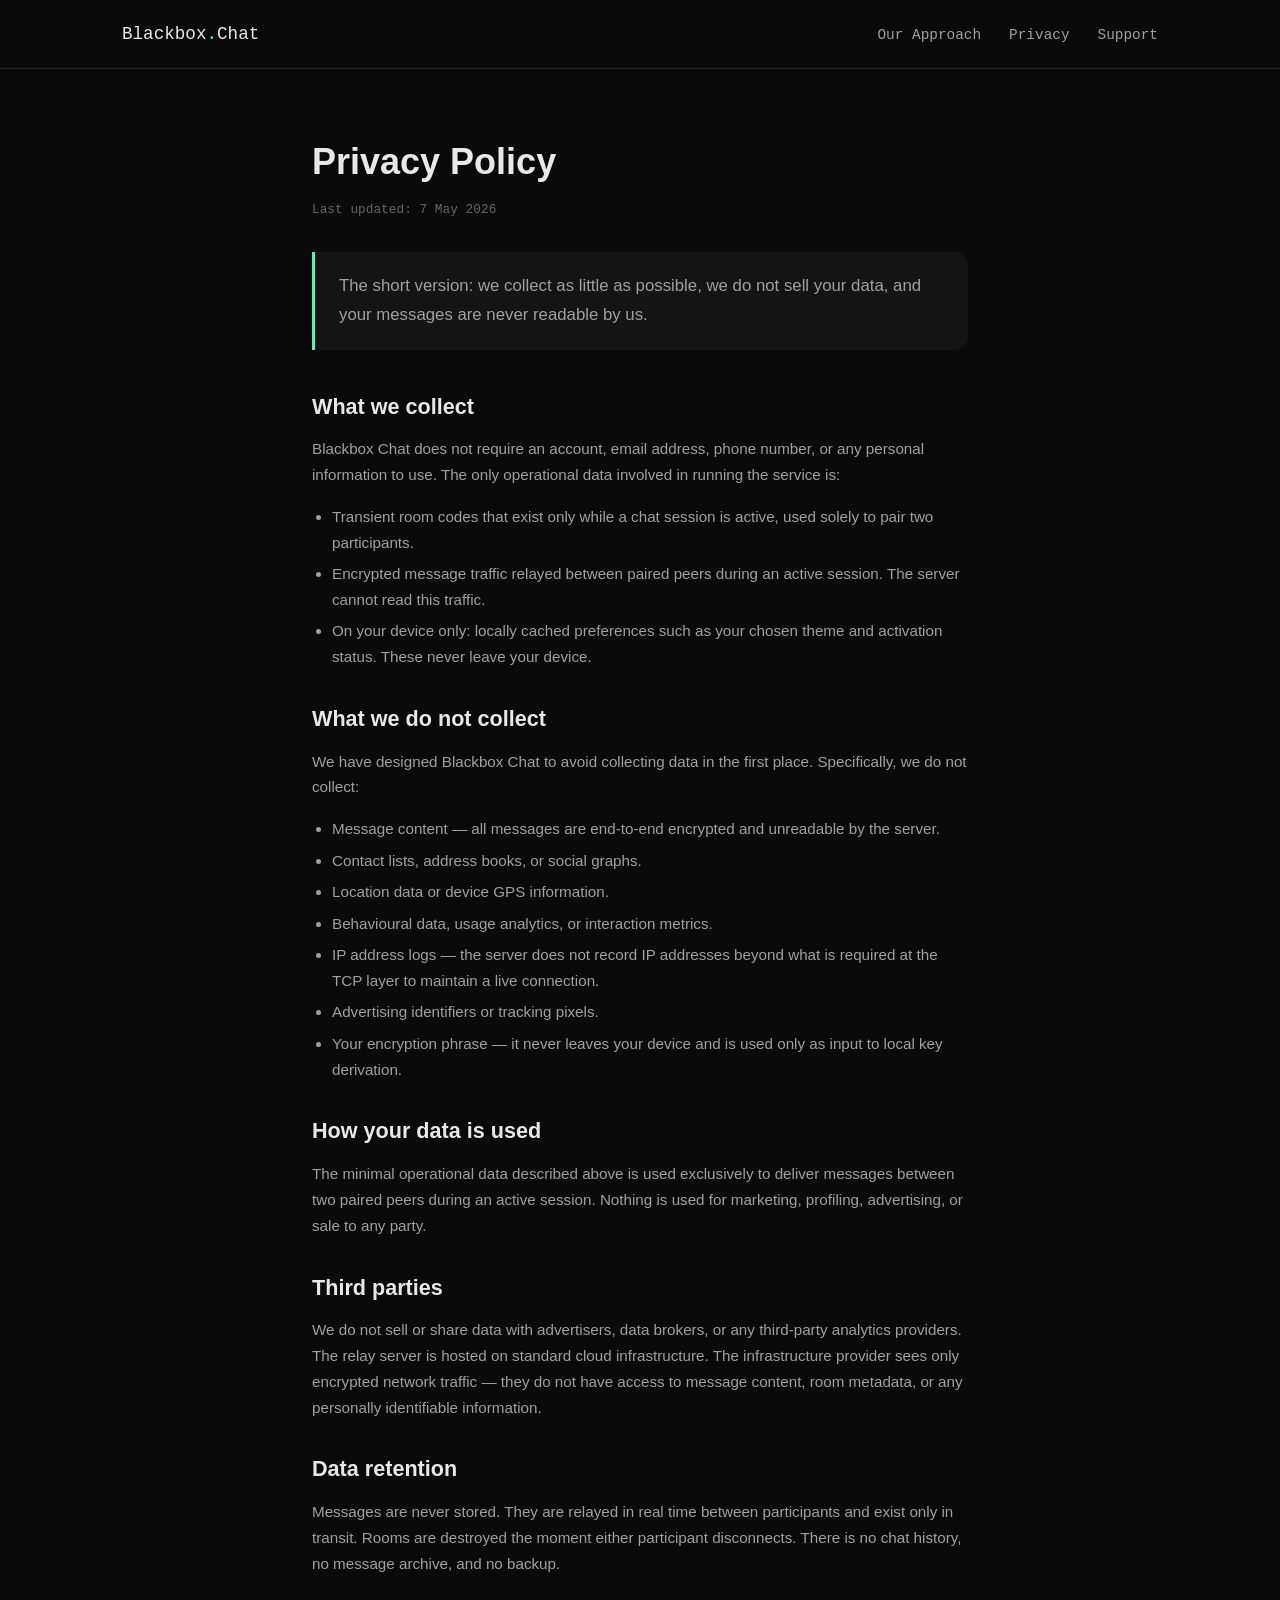
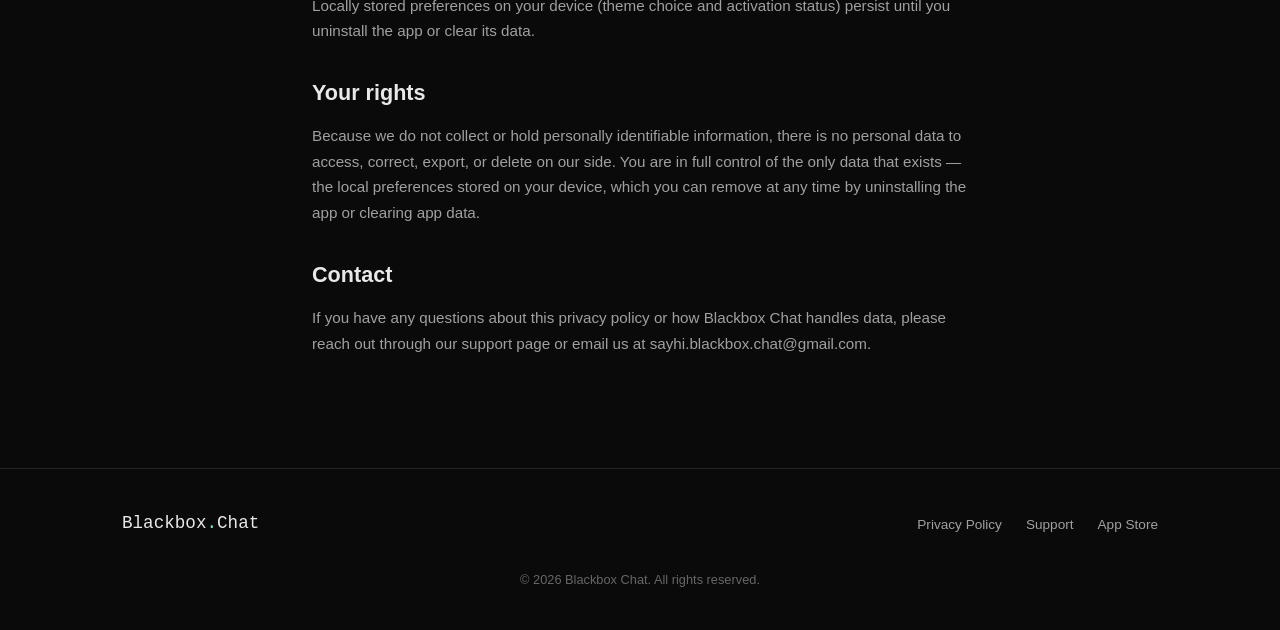
==== privacy.html @ 41d5ee9b "feat: initial landing site for blackbox chat" ====
<!DOCTYPE html>
<html lang="en">
<head>
  <meta charset="UTF-8">
  <meta name="viewport" content="width=device-width, initial-scale=1.0">
  <title>Privacy Policy — Blackbox Chat</title>
  <link rel="stylesheet" href="assets/styles.css">
</head>
<body>

  <!-- Nav -->
  <nav class="nav">
    <div class="nav-inner">
      <a href="index.html" class="logo">Blackbox<span class="dot">.</span>Chat</a>
      <ul class="nav-links">
        <li><a href="index.html#approach">Our Approach</a></li>
        <li><a href="privacy.html">Privacy</a></li>
        <li><a href="support.html">Support</a></li>
      </ul>
    </div>
  </nav>

  <!-- Page body -->
  <div class="page">
    <h1>Privacy Policy</h1>
    <p class="updated">Last updated: 7 May 2026</p>

    <div class="highlight">The short version: we collect as little as possible, we do not sell your data, and your messages are never readable by us.</div>

    <h2>What we collect</h2>
    <p>Blackbox Chat does not require an account, email address, phone number, or any personal information to use. The only operational data involved in running the service is:</p>
    <ul>
      <li>Transient room codes that exist only while a chat session is active, used solely to pair two participants.</li>
      <li>Encrypted message traffic relayed between paired peers during an active session. The server cannot read this traffic.</li>
      <li>On your device only: locally cached preferences such as your chosen theme and activation status. These never leave your device.</li>
    </ul>

    <h2>What we do not collect</h2>
    <p>We have designed Blackbox Chat to avoid collecting data in the first place. Specifically, we do not collect:</p>
    <ul>
      <li>Message content — all messages are end-to-end encrypted and unreadable by the server.</li>
      <li>Contact lists, address books, or social graphs.</li>
      <li>Location data or device GPS information.</li>
      <li>Behavioural data, usage analytics, or interaction metrics.</li>
      <li>IP address logs — the server does not record IP addresses beyond what is required at the TCP layer to maintain a live connection.</li>
      <li>Advertising identifiers or tracking pixels.</li>
      <li>Your encryption phrase — it never leaves your device and is used only as input to local key derivation.</li>
    </ul>

    <h2>How your data is used</h2>
    <p>The minimal operational data described above is used exclusively to deliver messages between two paired peers during an active session. Nothing is used for marketing, profiling, advertising, or sale to any party.</p>

    <h2>Third parties</h2>
    <p>We do not sell or share data with advertisers, data brokers, or any third-party analytics providers. The relay server is hosted on standard cloud infrastructure. The infrastructure provider sees only encrypted network traffic — they do not have access to message content, room metadata, or any personally identifiable information.</p>

    <h2>Data retention</h2>
    <p>Messages are never stored. They are relayed in real time between participants and exist only in transit. Rooms are destroyed the moment either participant disconnects. There is no chat history, no message archive, and no backup.</p>
    <p>Locally stored preferences on your device (theme choice and activation status) persist until you uninstall the app or clear its data.</p>

    <h2>Your rights</h2>
    <p>Because we do not collect or hold personally identifiable information, there is no personal data to access, correct, export, or delete on our side. You are in full control of the only data that exists — the local preferences stored on your device, which you can remove at any time by uninstalling the app or clearing app data.</p>

    <h2>Contact</h2>
    <p>If you have any questions about this privacy policy or how Blackbox Chat handles data, please reach out through our <a href="support.html">support page</a> or email us at <a href="mailto:sayhi.blackbox.chat@gmail.com">sayhi.blackbox.chat@gmail.com</a>.</p>
  </div>

  <!-- Footer -->
  <footer>
    <div class="footer-inner">
      <a href="index.html" class="logo">Blackbox<span class="dot">.</span>Chat</a>
      <ul class="footer-links">
        <li><a href="privacy.html">Privacy Policy</a></li>
        <li><a href="support.html">Support</a></li>
        <li><a href="#">App Store</a></li>
      </ul>
      <div class="copyright">&copy; 2026 Blackbox Chat. All rights reserved.</div>
    </div>
  </footer>

</body>
</html>
---- assets/styles.css ----
:root {
  --bg: #0a0a0a;
  --bg-elevated: #141414;
  --border: #232323;
  --fg: #e8e8e8;
  --fg-dim: #a0a0a0;
  --fg-muted: #666;
  --accent: #6ee7b7;
  --max-width: 1100px;
  --radius: 14px;
  --font-sans: -apple-system, BlinkMacSystemFont, 'Segoe UI', Roboto, Helvetica, Arial, sans-serif;
  --font-mono: 'SFMono-Regular', Consolas, 'Liberation Mono', Menlo, Courier, monospace;
}

*,
*::before,
*::after {
  margin: 0;
  padding: 0;
  box-sizing: border-box;
}

html {
  font-size: 16px;
  -webkit-font-smoothing: antialiased;
}

body {
  font-family: var(--font-sans);
  background: var(--bg);
  color: var(--fg);
  line-height: 1.6;
}

a {
  color: var(--fg-dim);
  text-decoration: none;
  transition: color 150ms;
}

a:hover {
  color: var(--accent);
}

/* ── Nav ────────────────────────────────── */

.nav {
  border-bottom: 1px solid var(--border);
}

.nav-inner {
  max-width: var(--max-width);
  margin: 0 auto;
  padding: 1.25rem 2rem;
  display: flex;
  justify-content: space-between;
  align-items: center;
  flex-wrap: wrap;
  gap: 1rem;
}

.logo {
  font-family: var(--font-mono);
  font-size: 1.1rem;
  color: var(--fg);
  text-decoration: none;
}

.logo .dot {
  color: var(--accent);
}

.nav-links {
  display: flex;
  gap: 1.75rem;
  list-style: none;
}

.nav-links a {
  font-size: 0.9rem;
  font-family: var(--font-mono);
}

/* ── Hero ───────────────────────────────── */

.hero {
  max-width: var(--max-width);
  margin: 0 auto;
  padding: 6rem 2rem 4rem;
  text-align: center;
}

.eyebrow {
  font-family: var(--font-mono);
  font-size: 0.8rem;
  color: var(--accent);
  text-transform: uppercase;
  letter-spacing: 0.12em;
  margin-bottom: 1.5rem;
}

.hero h1 {
  font-size: 2.75rem;
  line-height: 1.15;
  font-weight: 700;
  max-width: 700px;
  margin: 0 auto 1.5rem;
}

.hero p {
  font-size: 1.1rem;
  color: var(--fg-dim);
  max-width: 620px;
  margin: 0 auto 2.5rem;
  line-height: 1.7;
}

.cta-row {
  display: flex;
  justify-content: center;
  gap: 1rem;
  flex-wrap: wrap;
}

/* ── Buttons ────────────────────────────── */

.btn {
  display: inline-block;
  font-family: var(--font-mono);
  font-size: 0.9rem;
  padding: 0.8rem 2rem;
  border-radius: 8px;
  border: 1px solid var(--border);
  cursor: pointer;
  transition: border-color 150ms, background 150ms;
  text-decoration: none;
  text-align: center;
}

.btn-primary {
  background: var(--fg);
  color: var(--bg);
  border-color: var(--fg);
}

.btn-primary:hover {
  background: var(--accent);
  border-color: var(--accent);
  color: var(--bg);
}

.btn-secondary {
  background: transparent;
  color: var(--fg);
  border-color: var(--border);
}

.btn-secondary:hover {
  border-color: var(--accent);
  color: var(--accent);
}

/* ── Origin card ────────────────────────── */

.origin {
  max-width: var(--max-width);
  margin: 0 auto;
  padding: 0 2rem 4rem;
  text-align: center;
}

.origin blockquote {
  font-size: 1.15rem;
  font-style: italic;
  color: var(--fg-dim);
  max-width: 680px;
  margin: 0 auto 1.5rem;
  line-height: 1.7;
  padding: 2rem 2.5rem;
  background: var(--bg-elevated);
  border: 1px solid var(--border);
  border-radius: var(--radius);
}

.origin p {
  font-size: 0.95rem;
  color: var(--fg-muted);
  max-width: 620px;
  margin: 0 auto;
  line-height: 1.7;
}

/* ── Section blocks ─────────────────────── */

.block {
  max-width: var(--max-width);
  margin: 0 auto;
  padding: 4rem 2rem;
  border-top: 1px solid var(--border);
}

.section-label {
  font-family: var(--font-mono);
  font-size: 0.8rem;
  color: var(--accent);
  text-transform: uppercase;
  letter-spacing: 0.1em;
  margin-bottom: 1rem;
}

.section-heading {
  font-size: 2rem;
  font-weight: 700;
  margin-bottom: 1rem;
  line-height: 1.2;
}

.section-intro {
  font-size: 1.05rem;
  color: var(--fg-dim);
  max-width: 620px;
  margin-bottom: 2.5rem;
  line-height: 1.7;
}

/* ── Grids + Cards ──────────────────────── */

.grid {
  display: grid;
  gap: 1.5rem;
}

.grid-3 {
  grid-template-columns: repeat(3, 1fr);
}

.grid-4 {
  grid-template-columns: repeat(2, 1fr);
}

.card {
  background: var(--bg-elevated);
  border: 1px solid var(--border);
  border-radius: var(--radius);
  padding: 2rem;
}

.card .index {
  font-family: var(--font-mono);
  font-size: 0.8rem;
  color: var(--accent);
  margin-bottom: 0.75rem;
}

.card h3 {
  font-size: 1.1rem;
  font-weight: 600;
  margin-bottom: 0.5rem;
}

.card p {
  font-size: 0.95rem;
  color: var(--fg-dim);
  line-height: 1.6;
}

/* ── Who section (centered) ─────────────── */

.who {
  text-align: center;
}

.who .section-intro {
  max-width: 700px;
  margin-left: auto;
  margin-right: auto;
}

.who .cta-row {
  margin-top: 2.5rem;
}

/* ── Footer ─────────────────────────────── */

footer {
  border-top: 1px solid var(--border);
  margin-top: 2rem;
}

.footer-inner {
  max-width: var(--max-width);
  margin: 0 auto;
  padding: 2.5rem 2rem;
  display: flex;
  justify-content: space-between;
  align-items: center;
  flex-wrap: wrap;
  gap: 1rem;
}

.footer-links {
  display: flex;
  gap: 1.5rem;
  list-style: none;
}

.footer-links a {
  font-size: 0.85rem;
}

.copyright {
  font-size: 0.8rem;
  color: var(--fg-muted);
  width: 100%;
  text-align: center;
  margin-top: 1rem;
}

/* ── Page wrapper (privacy / support) ───── */

.page {
  max-width: 720px;
  margin: 0 auto;
  padding: 4rem 2rem;
}

.page h1 {
  font-size: 2.25rem;
  font-weight: 700;
  margin-bottom: 0.5rem;
}

.page .updated {
  font-family: var(--font-mono);
  font-size: 0.8rem;
  color: var(--fg-muted);
  margin-bottom: 2rem;
}

.highlight {
  border-left: 3px solid var(--accent);
  padding: 1.25rem 1.5rem;
  background: var(--bg-elevated);
  border-radius: 0 var(--radius) var(--radius) 0;
  margin-bottom: 2.5rem;
  font-size: 1.05rem;
  color: var(--fg-dim);
  line-height: 1.7;
}

.page h2 {
  font-size: 1.35rem;
  font-weight: 600;
  margin-top: 2rem;
  margin-bottom: 0.75rem;
}

.page p {
  font-size: 0.95rem;
  color: var(--fg-dim);
  line-height: 1.7;
  margin-bottom: 1rem;
}

.page ul {
  list-style: disc;
  padding-left: 1.25rem;
  margin-bottom: 1rem;
}

.page li {
  font-size: 0.95rem;
  color: var(--fg-dim);
  line-height: 1.7;
  margin-bottom: 0.35rem;
}

/* ── Form ───────────────────────────────── */

.form {
  margin-top: 2rem;
}

.field {
  margin-bottom: 1.5rem;
}

.field label {
  display: block;
  font-family: var(--font-mono);
  font-size: 0.8rem;
  color: var(--fg-dim);
  text-transform: uppercase;
  letter-spacing: 0.05em;
  margin-bottom: 0.5rem;
}

.field input,
.field select,
.field textarea {
  width: 100%;
  padding: 0.75rem 1rem;
  font-family: var(--font-sans);
  font-size: 0.95rem;
  color: var(--fg);
  background: var(--bg-elevated);
  border: 1px solid var(--border);
  border-radius: 8px;
  outline: none;
  transition: border-color 150ms;
}

.field input:focus,
.field select:focus,
.field textarea:focus {
  border-color: var(--accent);
}

.field textarea {
  min-height: 140px;
  resize: vertical;
}

.field select {
  appearance: auto;
}

.form .btn {
  margin-top: 0.5rem;
}

.form-note {
  margin-top: 1.5rem;
  font-size: 0.85rem;
  color: var(--fg-muted);
  line-height: 1.6;
}

/* ── Responsive ─────────────────────────── */

@media (max-width: 900px) {
  .hero h1 {
    font-size: 2rem;
  }

  .section-heading {
    font-size: 1.5rem;
  }

  .grid-3,
  .grid-4 {
    grid-template-columns: 1fr;
  }

  .nav-inner {
    padding: 1rem 1.25rem;
  }

  .hero {
    padding: 4rem 1.25rem 3rem;
  }

  .block {
    padding: 3rem 1.25rem;
  }

  .page {
    padding: 3rem 1.25rem;
  }

  .footer-inner {
    padding: 2rem 1.25rem;
    flex-direction: column;
    text-align: center;
  }

  .footer-links {
    justify-content: center;
  }
}
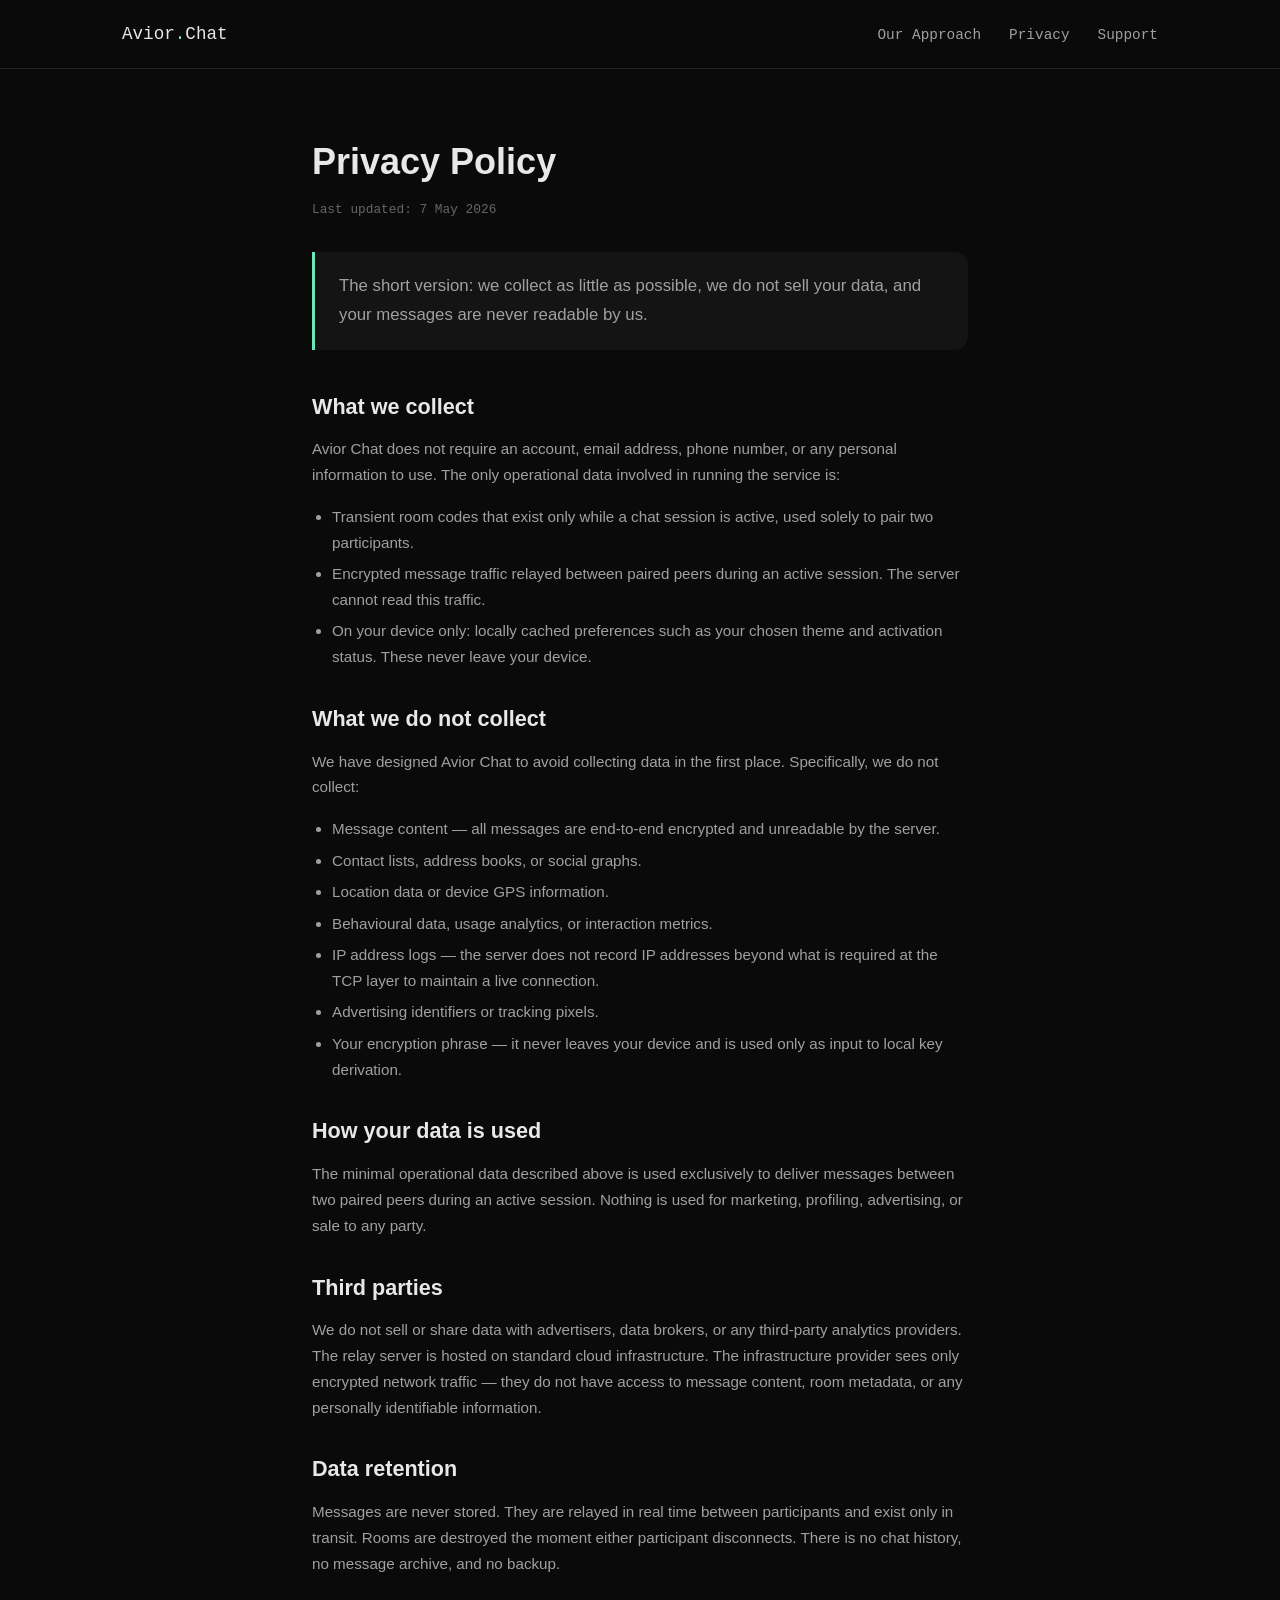
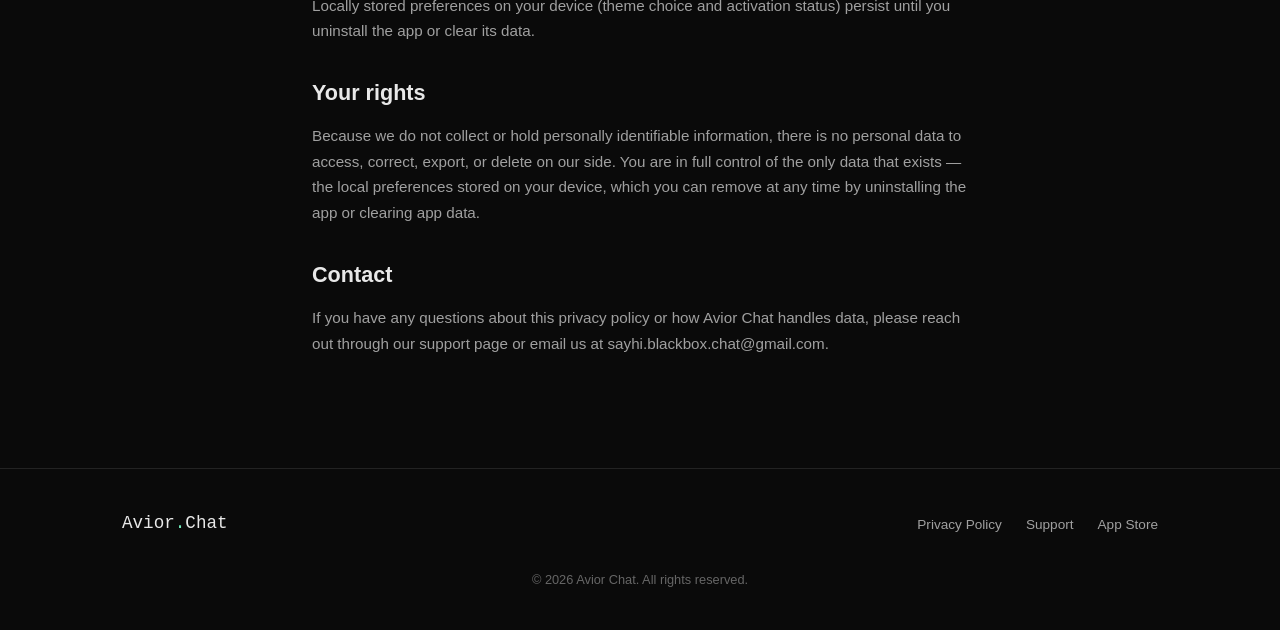
==== commit 4ec4c521: "feat: rebrand site from blackbox to avior" ====
--- a/privacy.html
+++ b/privacy.html
@@ -3,7 +3,7 @@
 <head>
   <meta charset="UTF-8">
   <meta name="viewport" content="width=device-width, initial-scale=1.0">
-  <title>Privacy Policy — Blackbox Chat</title>
+  <title>Privacy Policy — Avior Chat</title>
   <link rel="stylesheet" href="assets/styles.css">
 </head>
 <body>
@@ -11,7 +11,7 @@
   <!-- Nav -->
   <nav class="nav">
     <div class="nav-inner">
-      <a href="index.html" class="logo">Blackbox<span class="dot">.</span>Chat</a>
+      <a href="index.html" class="logo">Avior<span class="dot">.</span>Chat</a>
       <ul class="nav-links">
         <li><a href="index.html#approach">Our Approach</a></li>
         <li><a href="privacy.html">Privacy</a></li>
@@ -28,7 +28,7 @@
     <div class="highlight">The short version: we collect as little as possible, we do not sell your data, and your messages are never readable by us.</div>
 
     <h2>What we collect</h2>
-    <p>Blackbox Chat does not require an account, email address, phone number, or any personal information to use. The only operational data involved in running the service is:</p>
+    <p>Avior Chat does not require an account, email address, phone number, or any personal information to use. The only operational data involved in running the service is:</p>
     <ul>
       <li>Transient room codes that exist only while a chat session is active, used solely to pair two participants.</li>
       <li>Encrypted message traffic relayed between paired peers during an active session. The server cannot read this traffic.</li>
@@ -36,7 +36,7 @@
     </ul>
 
     <h2>What we do not collect</h2>
-    <p>We have designed Blackbox Chat to avoid collecting data in the first place. Specifically, we do not collect:</p>
+    <p>We have designed Avior Chat to avoid collecting data in the first place. Specifically, we do not collect:</p>
     <ul>
       <li>Message content — all messages are end-to-end encrypted and unreadable by the server.</li>
       <li>Contact lists, address books, or social graphs.</li>
@@ -61,19 +61,19 @@
     <p>Because we do not collect or hold personally identifiable information, there is no personal data to access, correct, export, or delete on our side. You are in full control of the only data that exists — the local preferences stored on your device, which you can remove at any time by uninstalling the app or clearing app data.</p>
 
     <h2>Contact</h2>
-    <p>If you have any questions about this privacy policy or how Blackbox Chat handles data, please reach out through our <a href="support.html">support page</a> or email us at <a href="mailto:sayhi.blackbox.chat@gmail.com">sayhi.blackbox.chat@gmail.com</a>.</p>
+    <p>If you have any questions about this privacy policy or how Avior Chat handles data, please reach out through our <a href="support.html">support page</a> or email us at <a href="mailto:sayhi.blackbox.chat@gmail.com">sayhi.blackbox.chat@gmail.com</a>.</p>
   </div>
 
   <!-- Footer -->
   <footer>
     <div class="footer-inner">
-      <a href="index.html" class="logo">Blackbox<span class="dot">.</span>Chat</a>
+      <a href="index.html" class="logo">Avior<span class="dot">.</span>Chat</a>
       <ul class="footer-links">
         <li><a href="privacy.html">Privacy Policy</a></li>
         <li><a href="support.html">Support</a></li>
         <li><a href="#">App Store</a></li>
       </ul>
-      <div class="copyright">&copy; 2026 Blackbox Chat. All rights reserved.</div>
+      <div class="copyright">&copy; 2026 Avior Chat. All rights reserved.</div>
     </div>
   </footer>
 
--- a/assets/styles.css
+++ b/assets/styles.css
@@ -169,25 +169,17 @@
   text-align: center;
 }
 
-.origin blockquote {
+.origin-statement {
   font-size: 1.15rem;
   font-style: italic;
   color: var(--fg-dim);
   max-width: 680px;
-  margin: 0 auto 1.5rem;
+  margin: 0 auto;
   line-height: 1.7;
   padding: 2rem 2.5rem;
   background: var(--bg-elevated);
   border: 1px solid var(--border);
   border-radius: var(--radius);
-}
-
-.origin p {
-  font-size: 0.95rem;
-  color: var(--fg-muted);
-  max-width: 620px;
-  margin: 0 auto;
-  line-height: 1.7;
 }
 
 /* ── Section blocks ─────────────────────── */
